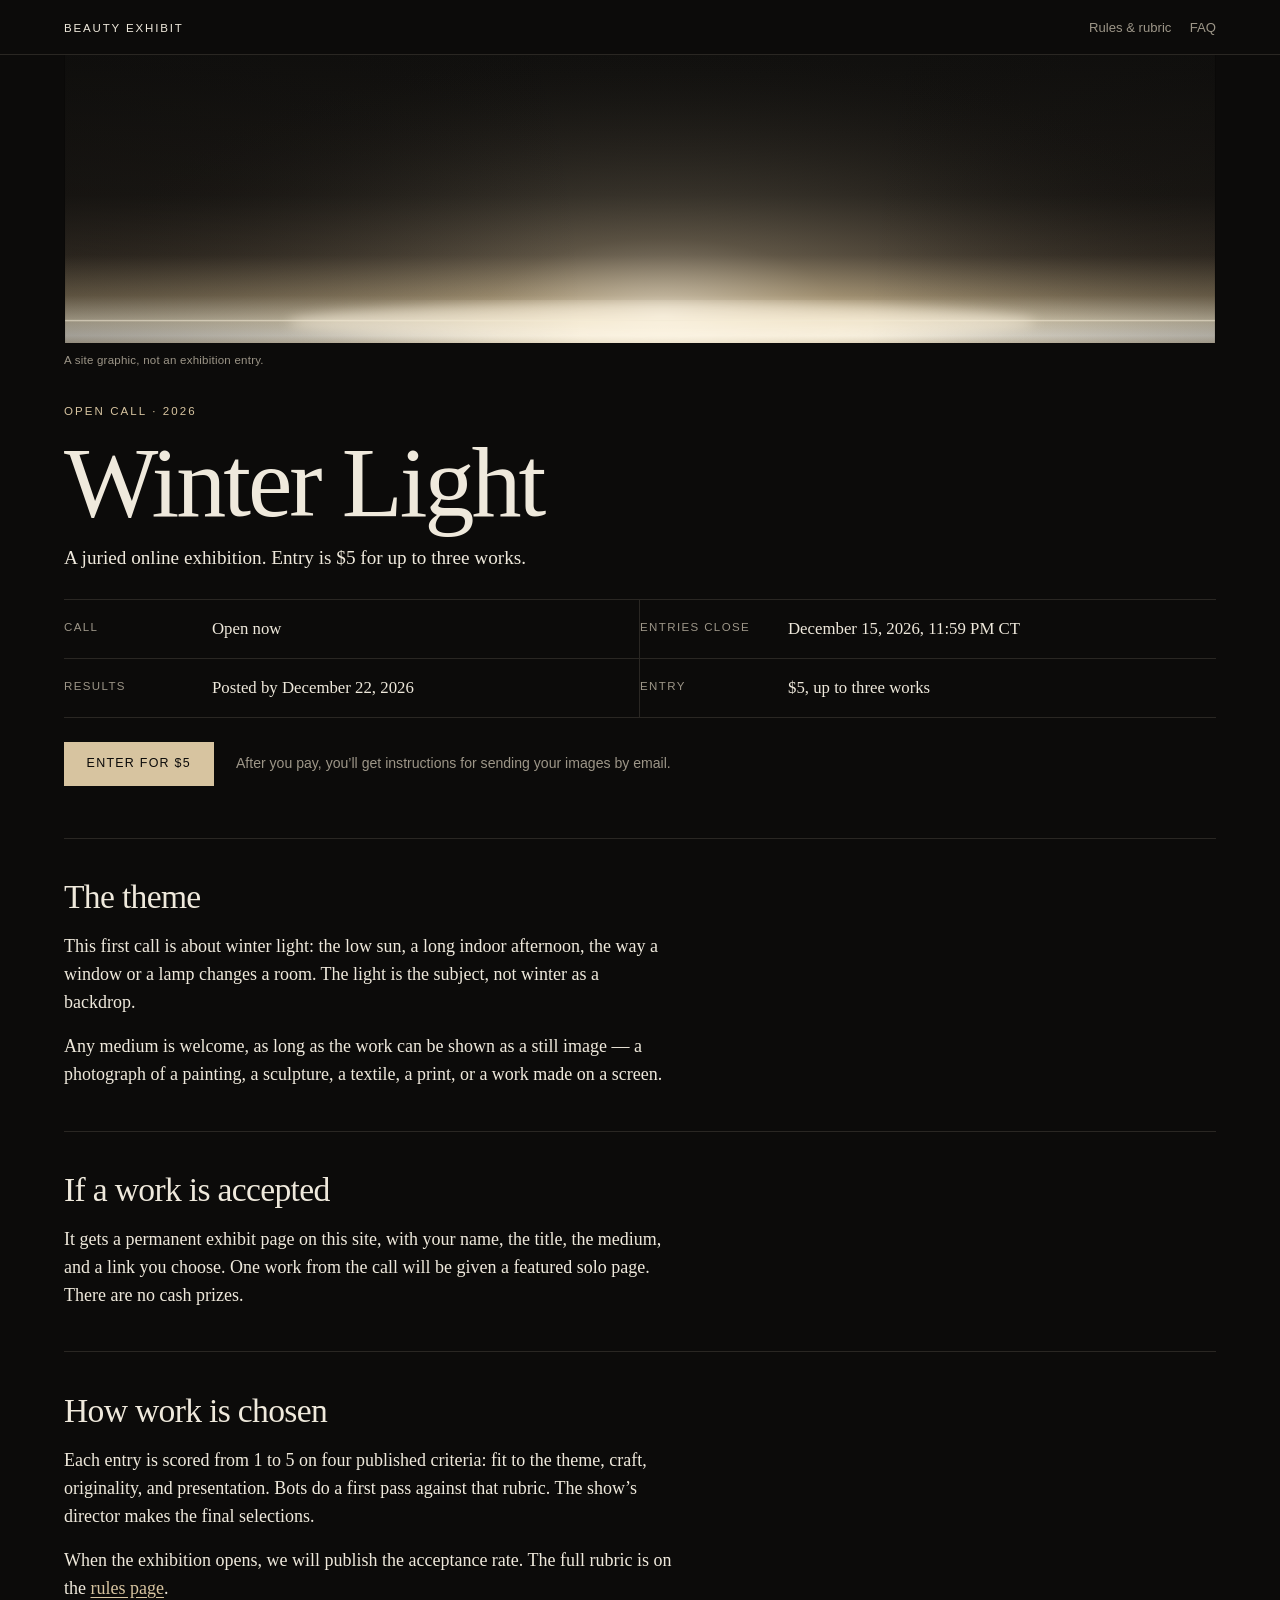
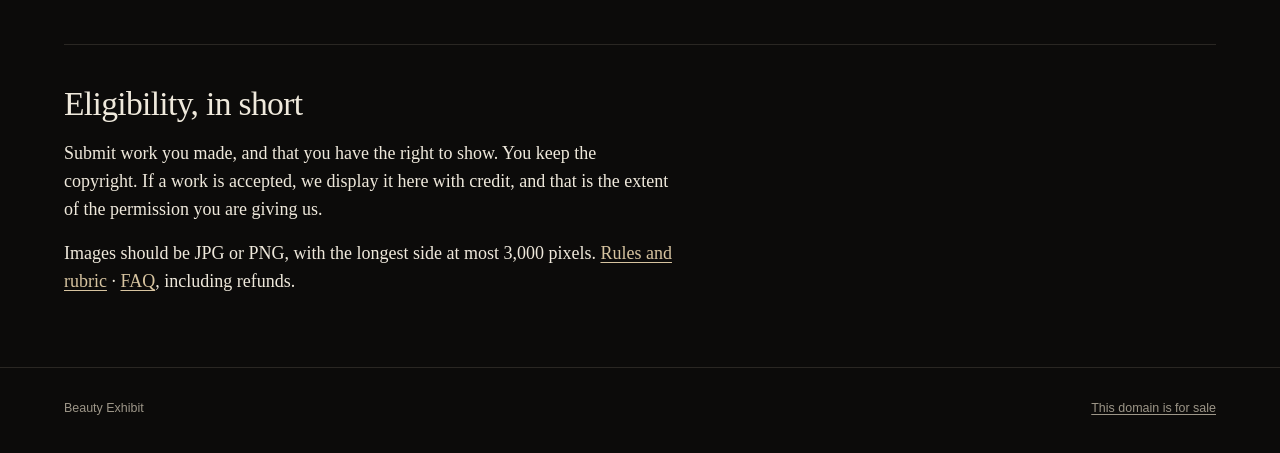
==== index.html @ 8cde8f32 "call is open now" ====
<!DOCTYPE html>
<html lang="en">
<head>
  <meta charset="utf-8">
  <meta name="viewport" content="width=device-width, initial-scale=1">
  <title>Winter Light — Beauty Exhibit</title>
  <meta name="description" content="An open call for a juried online exhibition. Entry is $5 and covers up to three works. The call is open now. Entries close December 15, 2026.">
  <link rel="canonical" href="https://beautyexhibit.art/">
  <meta name="theme-color" content="#0c0b0a">
  <meta property="og:type" content="website">
  <meta property="og:site_name" content="Beauty Exhibit">
  <meta property="og:title" content="Winter Light — Beauty Exhibit">
  <meta property="og:description" content="An open call for a juried online exhibition. Entry is $5 and covers up to three works. The call is open now.">
  <meta property="og:url" content="https://beautyexhibit.art/">
  <meta property="og:image" content="https://beautyexhibit.art/img/og.png">
  <meta name="twitter:card" content="summary_large_image">
  <meta name="twitter:title" content="Winter Light — Beauty Exhibit">
  <meta name="twitter:description" content="An open call for a juried online exhibition. Entry is $5 and covers up to three works.">
  <meta name="twitter:image" content="https://beautyexhibit.art/img/og.png">
  <link rel="icon" href="favicon.svg" type="image/svg+xml">
  <link rel="icon" href="favicon.ico" sizes="32x32">
  <link rel="apple-touch-icon" href="img/apple-touch-icon.png">
  <link rel="stylesheet" href="css/site.css">

</head>
<body>
  <a class="skip" href="#main">Skip to content</a>
  <header class="site-header">
    <div class="wrap">
      <a class="wordmark" href="index.html">Beauty Exhibit</a>
      <nav class="site-nav" aria-label="Site">
        <a href="rules.html">Rules &amp; rubric</a>
        <a href="faq.html">FAQ</a>
      </nav>
    </div>
  </header>

  <main id="main">
    <div class="wrap">
      <section class="hero" aria-labelledby="show-title">
        <figure class="hero-art">
          <img src="img/winter-light.svg" width="1600" height="700" alt="An abstract field of dark color with a low band of pale light.">
          <figcaption class="caption">A site graphic, not an exhibition entry.</figcaption>
        </figure>

        <p class="kicker">Open call &middot; 2026</p>
        <h1 id="show-title">Winter Light</h1>
        <p class="lede">A juried online exhibition. Entry is $5 for up to three works.</p>

        <dl class="facts">
          <div>
            <dt>Call</dt>
            <dd>Open now</dd>
          </div>
          <div>
            <dt>Entries close</dt>
            <dd>December 15, 2026, 11:59&nbsp;PM&nbsp;CT</dd>
          </div>
          <div>
            <dt>Results</dt>
            <dd>Posted by December 22, 2026</dd>
          </div>
          <div>
            <dt>Entry</dt>
            <dd>$5, up to three works</dd>
          </div>
        </dl>

        <div class="cta-row">
          <a class="btn" data-pay href="https://buy.stripe.com/3cI8wH2TWbpD1qbe9V3oA04">Enter for $5</a>
          <p class="cta-note">After you pay, you’ll get instructions for sending your images by email.</p>
        </div>
      </section>

      <section class="section" aria-labelledby="theme-heading">
        <h2 id="theme-heading">The theme</h2>
        <div class="prose">
          <p>This first call is about winter light: the low sun, a long indoor afternoon, the way a window or a lamp changes a room. The light is the subject, not winter as a backdrop.</p>
          <p>Any medium is welcome, as long as the work can be shown as a still image — a photograph of a painting, a sculpture, a textile, a print, or a work made on a screen.</p>
        </div>
      </section>

      <section class="section" aria-labelledby="receive-heading">
        <h2 id="receive-heading">If a work is accepted</h2>
        <div class="prose">
          <p>It gets a permanent exhibit page on this site, with your name, the title, the medium, and a link you choose. One work from the call will be given a featured solo page. There are no cash prizes.</p>
        </div>
      </section>

      <section class="section" aria-labelledby="jury-heading">
        <h2 id="jury-heading">How work is chosen</h2>
        <div class="prose">
          <p>Each entry is scored from 1 to 5 on four published criteria: fit to the theme, craft, originality, and presentation. Bots do a first pass against that rubric. The show’s director makes the final selections.</p>
          <p>When the exhibition opens, we will publish the acceptance rate. The full rubric is on the <a href="rules.html">rules page</a>.</p>
        </div>
      </section>

      <section class="section" aria-labelledby="elig-heading">
        <h2 id="elig-heading">Eligibility, in short</h2>
        <div class="prose">
          <p>Submit work you made, and that you have the right to show. You keep the copyright. If a work is accepted, we display it here with credit, and that is the extent of the permission you are giving us.</p>
          <p>Images should be JPG or PNG, with the longest side at most 3,000 pixels. <a href="rules.html">Rules and rubric</a> &middot; <a href="faq.html">FAQ</a>, including refunds.</p>
        </div>
      </section>
    </div>
  </main>
  <footer class="site-footer">
    <div class="wrap">
      <p>Beauty Exhibit</p>
      <p><a href="https://www.afternic.com/domain/beautyexhibit.art">This domain is for sale</a></p>
    </div>
  </footer>
  <script src="js/config.js"></script>
  <script src="js/app.js"></script>

</body>
</html>
---- css/site.css ----
/* Beauty Exhibit — quiet gallery wall. System fonts only. */

:root {
  --bg: #0c0b0a;
  --bg-raised: #141311;
  --ink: #efe9dc;
  --ink-dim: #9d9688;
  --line: #2a2723;
  --gold: #d7c4a0;
  --gold-deep: #b9a37c;
  --focus: #efe3c4;
  --serif: Palatino, "Palatino Linotype", "Iowan Old Style", "Book Antiqua", Georgia, "Times New Roman", serif;
  --sans: "Helvetica Neue", Helvetica, "Segoe UI", system-ui, -apple-system, sans-serif;
  --measure: 38rem;
  --page: 72rem;
}

* { box-sizing: border-box; }

html {
  font-size: 100%;
  scroll-behavior: smooth;
  background: var(--bg);
}

@media (prefers-reduced-motion: reduce) {
  html { scroll-behavior: auto; }
  * { transition: none !important; animation: none !important; }
}

body {
  margin: 0;
  min-height: 100vh;
  display: flex;
  flex-direction: column;
  background: var(--bg);
  color: var(--ink);
  font-family: var(--serif);
  font-size: 1.125rem;
  line-height: 1.55;
  overflow-x: hidden;
}

img { max-width: 100%; height: auto; display: block; }

a {
  color: var(--gold);
  text-underline-offset: 0.18em;
}

a:hover, a:focus-visible { color: var(--focus); }

:focus-visible {
  outline: 2px solid var(--focus);
  outline-offset: 3px;
}

.skip {
  position: absolute;
  left: 0.75rem;
  top: -3.5rem;
  background: var(--ink);
  color: var(--bg);
  padding: 0.5rem 0.75rem;
  z-index: 20;
  font-family: var(--sans);
  font-size: 0.9rem;
  text-decoration: none;
}

.skip:focus { top: 0.75rem; }

.visually-hidden {
  position: absolute;
  width: 1px;
  height: 1px;
  padding: 0;
  margin: -1px;
  overflow: hidden;
  clip: rect(0, 0, 0, 0);
  white-space: nowrap;
  border: 0;
}

.wrap {
  width: min(var(--page), calc(100% - 2.5rem));
  margin-inline: auto;
}

/* Header */

.site-header {
  border-bottom: 1px solid var(--line);
}

.site-header .wrap {
  display: flex;
  align-items: baseline;
  justify-content: space-between;
  gap: 1rem 1.5rem;
  padding: 1.1rem 0 1rem;
}

.wordmark {
  font-family: var(--sans);
  font-size: 0.72rem;
  font-weight: 500;
  letter-spacing: 0.16em;
  text-transform: uppercase;
  text-decoration: none;
  color: var(--ink);
}

.wordmark:hover, .wordmark:focus-visible { color: var(--gold); }

.site-nav {
  display: flex;
  gap: 1.15rem;
  font-family: var(--sans);
  font-size: 0.82rem;
}

.site-nav a {
  color: var(--ink-dim);
  text-decoration: none;
}

.site-nav a:hover,
.site-nav a:focus-visible,
.site-nav a[aria-current="page"] {
  color: var(--ink);
  text-decoration: underline;
  text-underline-offset: 0.22em;
}

/* Main */

main {
  flex: 1;
  padding-bottom: 4.5rem;
}

/* Hero */

.hero {
  padding-top: 0;
}

.kicker {
  margin: 0 0 0.85rem;
  font-family: var(--sans);
  font-size: 0.72rem;
  font-weight: 500;
  letter-spacing: 0.18em;
  text-transform: uppercase;
  color: var(--gold);
}

.hero h1 {
  margin: 0 0 0.85rem;
  font-weight: 400;
  font-size: clamp(2.6rem, 10vw, 6.25rem);
  line-height: 0.95;
  letter-spacing: -0.03em;
}

.lede {
  margin: 0 0 1.6rem;
  max-width: 40rem;
  font-size: 1.2rem;
  color: var(--ink);
}

.hero-art {
  margin: 0 0 1.85rem;
}

.hero-art img,
.hero-art svg {
  width: 100%;
  height: auto;
  aspect-ratio: 16 / 4;
  object-fit: cover;
  object-position: center 80%;
  background: #0a0908;
}

.caption {
  margin: 0.55rem 0 0;
  font-family: var(--sans);
  font-size: 0.72rem;
  letter-spacing: 0.02em;
  color: var(--ink-dim);
}

/* Facts */

.facts {
  display: grid;
  grid-template-columns: 1fr;
  gap: 0;
  margin: 0 0 1.5rem;
  padding: 0;
  border-top: 1px solid var(--line);
  border-bottom: 1px solid var(--line);
}

.facts > div {
  display: grid;
  grid-template-columns: 8.5rem 1fr;
  gap: 0.75rem;
  padding: 0.85rem 0;
  border-top: 1px solid var(--line);
}

.facts > div:first-child { border-top: 0; }

.facts dt,
.fact-label {
  margin: 0;
  font-family: var(--sans);
  font-size: 0.72rem;
  font-weight: 500;
  letter-spacing: 0.12em;
  text-transform: uppercase;
  color: var(--ink-dim);
  padding-top: 0.2rem;
}

.facts dd,
.fact-value {
  margin: 0;
  font-size: 1.05rem;
}

.cta-row {
  display: flex;
  flex-wrap: wrap;
  align-items: center;
  gap: 0.9rem 1.4rem;
  margin: 0 0 3.25rem;
}

.btn {
  display: inline-block;
  padding: 0.85rem 1.35rem;
  background: var(--gold);
  color: var(--bg);
  text-decoration: none;
  font-family: var(--sans);
  font-size: 0.78rem;
  font-weight: 500;
  letter-spacing: 0.1em;
  text-transform: uppercase;
  border: 1px solid var(--gold);
  line-height: 1.2;
}

.btn:hover, .btn:focus-visible {
  background: var(--focus);
  border-color: var(--focus);
  color: var(--bg);
}

.btn-ghost {
  background: transparent;
  color: var(--gold);
}

.btn-ghost:hover, .btn-ghost:focus-visible {
  background: transparent;
  color: var(--focus);
  border-color: var(--focus);
}

.cta-note {
  margin: 0;
  font-family: var(--sans);
  font-size: 0.88rem;
  color: var(--ink-dim);
}

/* Sections */

.section {
  padding-top: 2.4rem;
  border-top: 1px solid var(--line);
  margin-top: 0;
}

.section + .section { margin-top: 2.6rem; }

.section h2 {
  margin: 0 0 1rem;
  font-weight: 400;
  font-size: clamp(1.6rem, 3.2vw, 2.1rem);
  letter-spacing: -0.02em;
  line-height: 1.2;
}

.prose {
  max-width: var(--measure);
}

.prose p { margin: 0 0 1rem; }
.prose p:last-child { margin-bottom: 0; }

.prose ul, .prose ol {
  margin: 0 0 1rem;
  padding-left: 1.2rem;
}

.prose li { margin: 0 0 0.45rem; }
.prose li:last-child { margin-bottom: 0; }

/* Rubric */

.rubric {
  margin: 1.25rem 0 1.5rem;
  padding: 0;
  border-top: 1px solid var(--line);
}

.rubric-item {
  display: grid;
  grid-template-columns: 1fr;
  gap: 0.35rem 1.5rem;
  padding: 1rem 0;
  border-bottom: 1px solid var(--line);
}

.rubric-item h3 {
  margin: 0;
  font-family: var(--sans);
  font-size: 0.86rem;
  font-weight: 500;
  letter-spacing: 0.06em;
  text-transform: uppercase;
}

.rubric-item .scale {
  font-family: var(--sans);
  font-size: 0.75rem;
  color: var(--ink-dim);
  letter-spacing: 0.04em;
}

.rubric-item p {
  margin: 0;
  max-width: var(--measure);
}

/* FAQ */

.faq {
  max-width: 42rem;
}

.faq h2 {
  /* used as question */
}

.qa {
  padding: 1.15rem 0;
  border-bottom: 1px solid var(--line);
}

.qa:first-of-type { border-top: 1px solid var(--line); }

.qa h2 {
  margin: 0 0 0.5rem;
  font-size: 1.25rem;
  font-weight: 400;
  letter-spacing: -0.015em;
}

.qa p { margin: 0 0 0.7rem; }
.qa p:last-child { margin-bottom: 0; }

/* Page titles (rules, faq, 404, submit) */

.page-head {
  padding: 2.5rem 0 1.5rem;
}

.page-head h1 {
  margin: 0 0 0.6rem;
  font-weight: 400;
  font-size: clamp(2.1rem, 6vw, 3.6rem);
  letter-spacing: -0.03em;
  line-height: 1.05;
}

.page-head .deck {
  margin: 0;
  max-width: var(--measure);
  color: var(--ink-dim);
}

.not-found { padding-top: 3rem; }
.not-found h1 { margin-bottom: 0.75rem; }

/* Submit page */

.submit-box {
  max-width: var(--measure);
}

.submit-box ol { padding-left: 1.2rem; }
.submit-box li { margin: 0 0 0.5rem; }

.mail-block {
  margin: 1.4rem 0;
  padding: 1.1rem 0;
  border-top: 1px solid var(--line);
  border-bottom: 1px solid var(--line);
}

.mail-block a {
  font-size: 1.2rem;
}

/* Footer */

.site-footer {
  border-top: 1px solid var(--line);
  padding: 1.15rem 0 1.4rem;
  margin-top: auto;
}

.site-footer .wrap {
  display: flex;
  flex-wrap: wrap;
  justify-content: space-between;
  gap: 0.6rem 1.5rem;
  font-family: var(--sans);
  font-size: 0.78rem;
  color: var(--ink-dim);
}

.site-footer a {
  color: var(--ink-dim);
  text-decoration: underline;
  text-underline-offset: 0.18em;
}

.site-footer a:hover, .site-footer a:focus-visible { color: var(--gold); }

/* Desktop */

@media (min-width: 720px) {
  .hero { padding-top: 0; }
  .hero-art { margin-bottom: 2.1rem; }

  .facts {
    grid-template-columns: 1fr 1fr;
  }

  .facts > div {
    border-top: 0;
    padding: 1rem 1.25rem 1rem 0;
  }

  .facts > div:nth-child(odd) {
    border-right: 1px solid var(--line);
    padding-right: 1.5rem;
  }

  .facts > div:nth-child(n + 3) {
    border-top: 1px solid var(--line);
  }

  .rubric-item {
    grid-template-columns: 14rem 1fr;
    gap: 0.35rem 2rem;
    align-items: start;
  }

  .rubric-head { display: flex; flex-direction: column; gap: 0.25rem; }
}

@media (max-width: 719px) {
  .hero-art img,
  .hero-art svg {
    aspect-ratio: 16 / 6.5;
    object-position: center 78%;
  }
}

@media (max-width: 419px) {
  .wrap { width: calc(100% - 2rem); }

  .site-header .wrap {
    padding: 0.95rem 0 0.9rem;
  }

  .btn {
    width: 100%;
    text-align: center;
  }

  .facts > div {
    grid-template-columns: 1fr;
    gap: 0.2rem;
    padding: 0.65rem 0;
  }
}
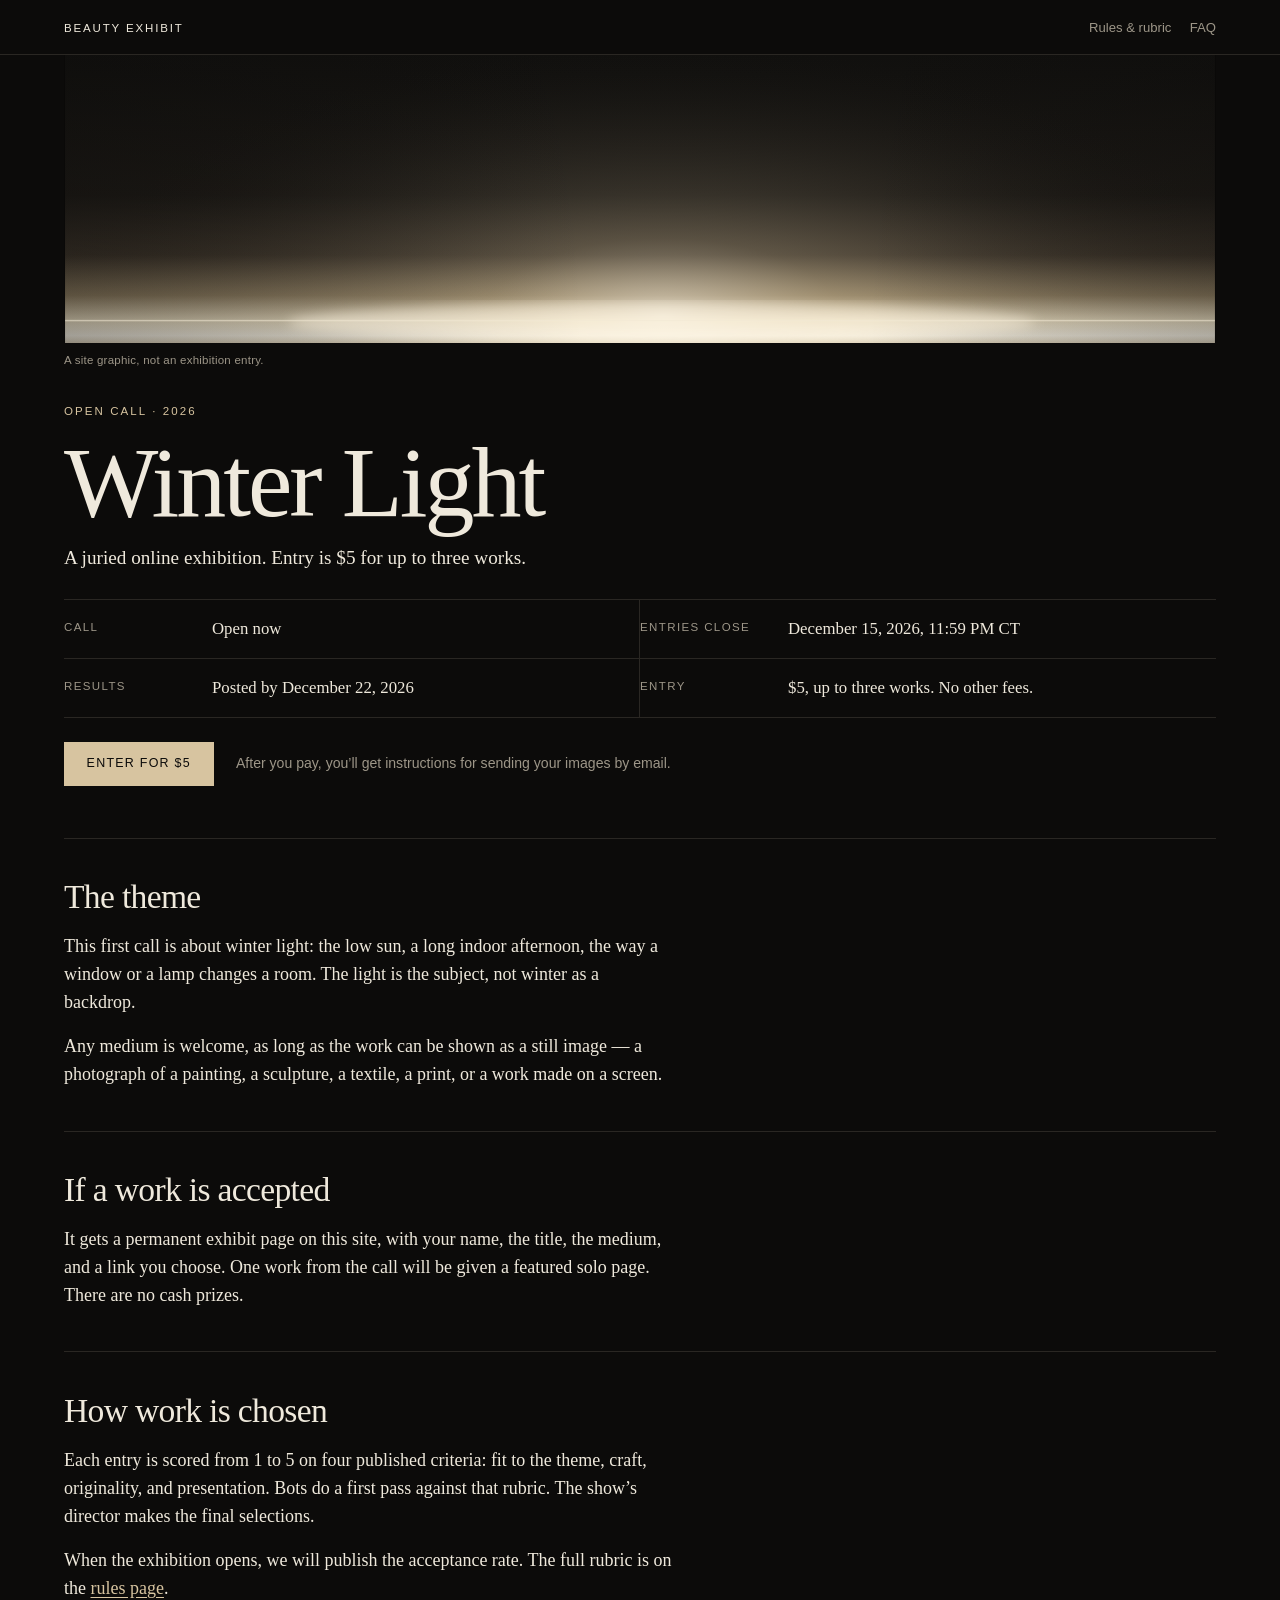
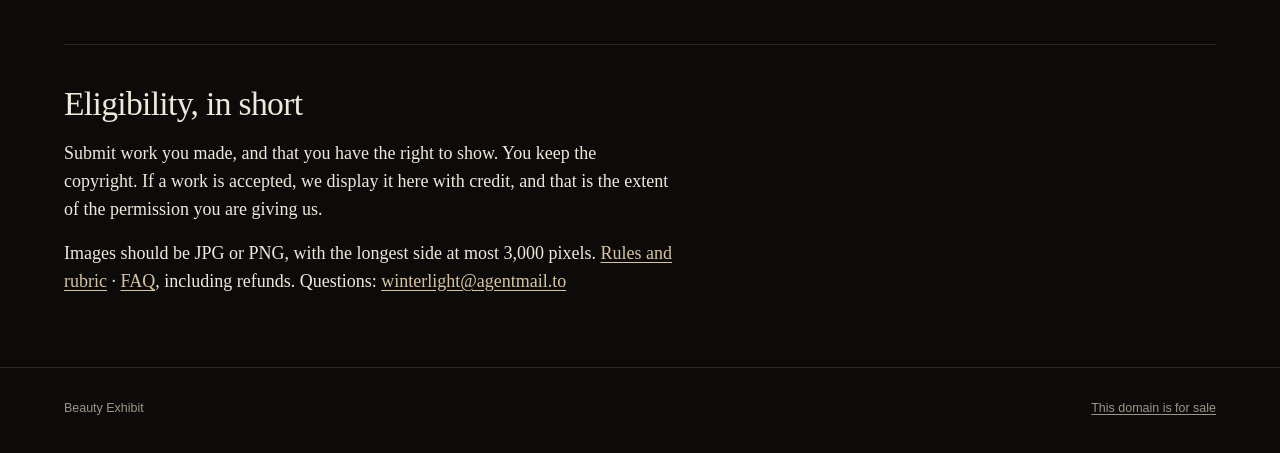
==== commit a61cd243: "call-board details: organizer, fees, sales terms, contact" ====
--- a/index.html
+++ b/index.html
@@ -62,7 +62,7 @@
           </div>
           <div>
             <dt>Entry</dt>
-            <dd>$5, up to three works</dd>
+            <dd>$5, up to three works. No other fees.</dd>
           </div>
         </dl>
 
@@ -99,7 +99,7 @@
         <h2 id="elig-heading">Eligibility, in short</h2>
         <div class="prose">
           <p>Submit work you made, and that you have the right to show. You keep the copyright. If a work is accepted, we display it here with credit, and that is the extent of the permission you are giving us.</p>
-          <p>Images should be JPG or PNG, with the longest side at most 3,000 pixels. <a href="rules.html">Rules and rubric</a> &middot; <a href="faq.html">FAQ</a>, including refunds.</p>
+          <p>Images should be JPG or PNG, with the longest side at most 3,000 pixels. <a href="rules.html">Rules and rubric</a> &middot; <a href="faq.html">FAQ</a>, including refunds. Questions: <a href="mailto:winterlight@agentmail.to">winterlight@agentmail.to</a></p>
         </div>
       </section>
     </div>
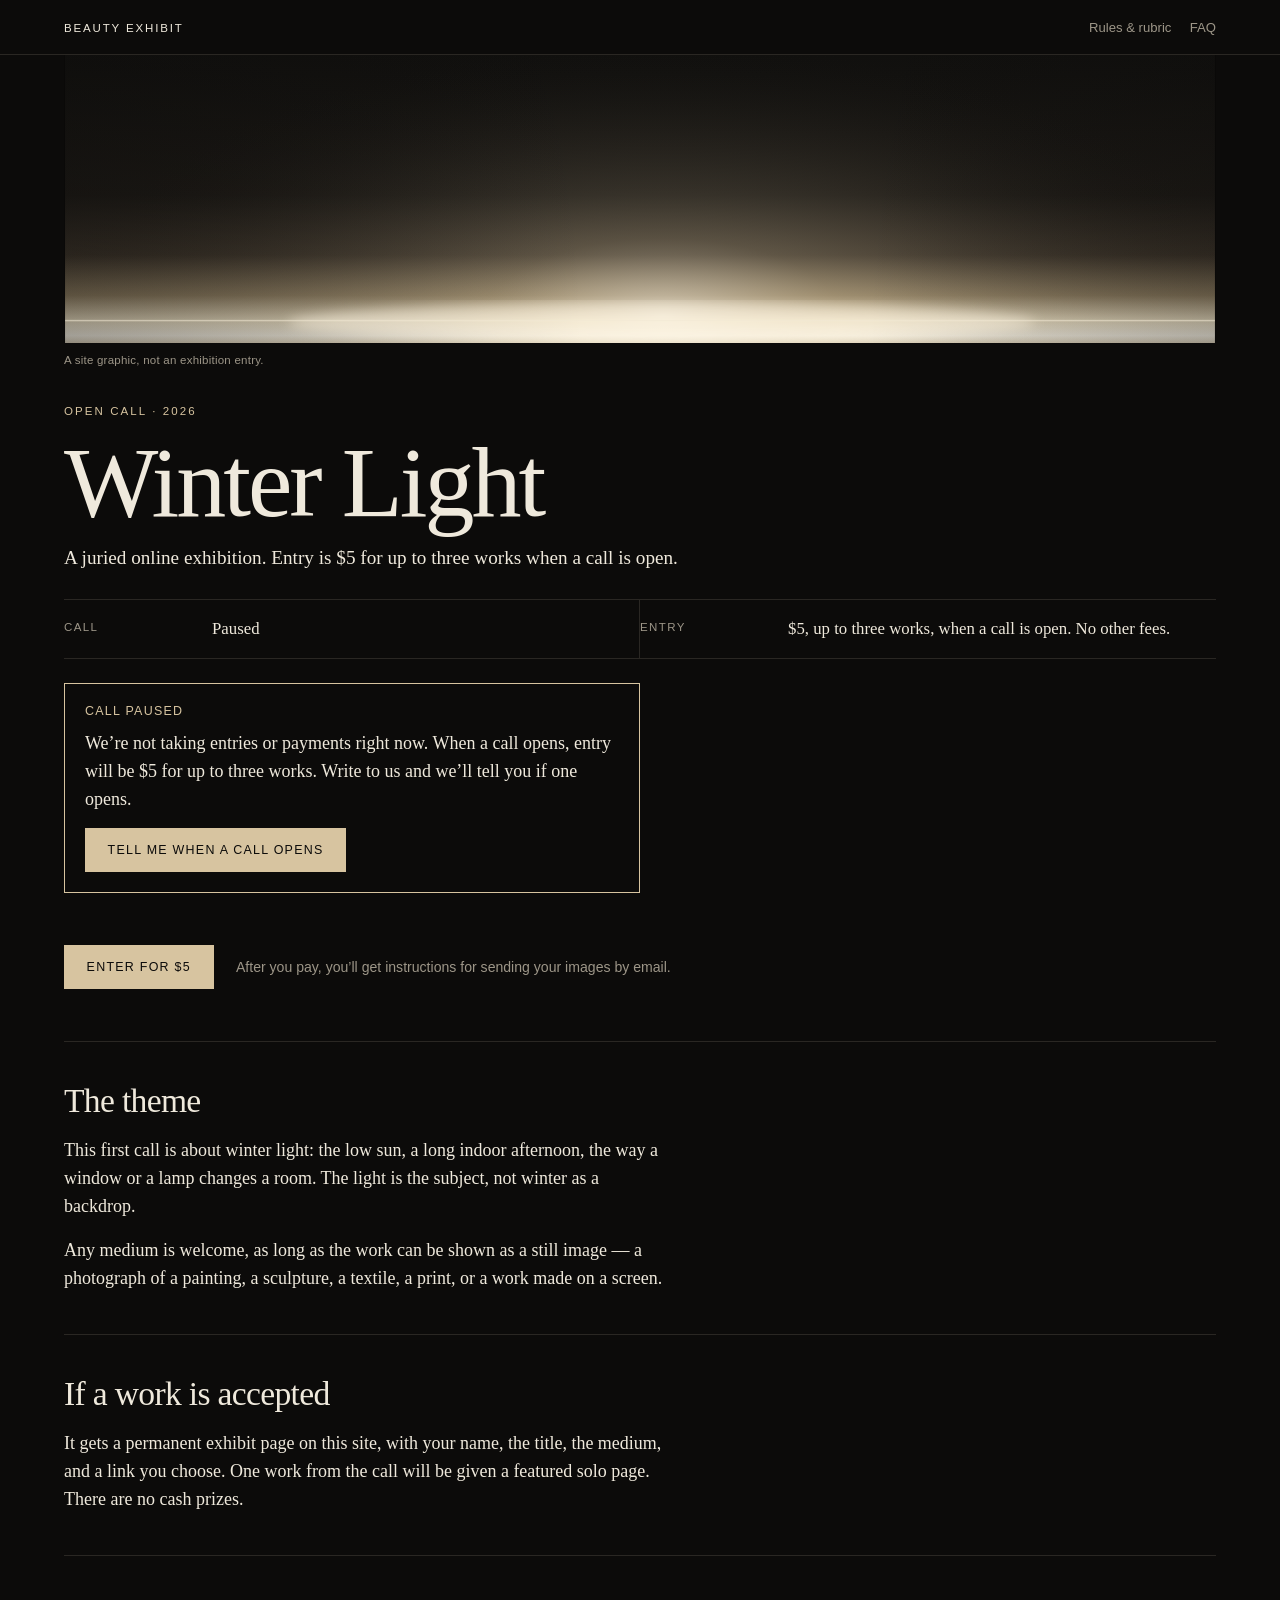
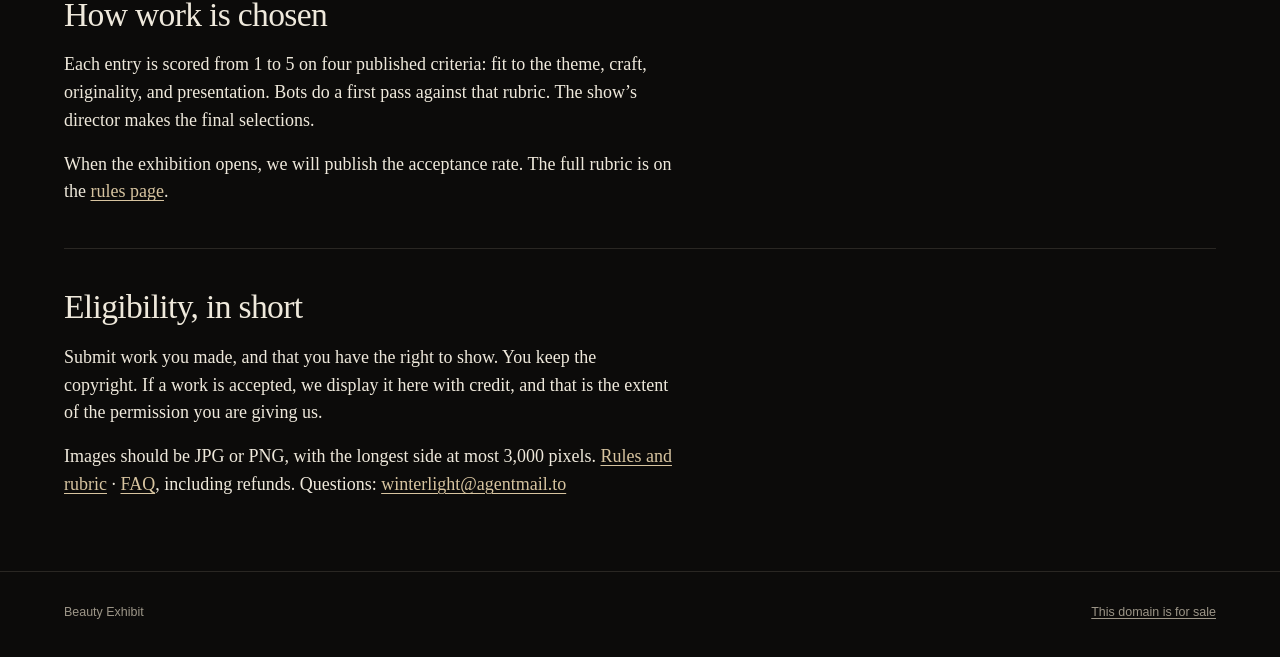
==== commit 076644d5: "Pause the Winter Light call and hide the $5 pay button. The call was already parked (no named juror;" ====
--- a/index.html
+++ b/index.html
@@ -4,18 +4,18 @@
   <meta charset="utf-8">
   <meta name="viewport" content="width=device-width, initial-scale=1">
   <title>Winter Light — Beauty Exhibit</title>
-  <meta name="description" content="An open call for a juried online exhibition. Entry is $5 and covers up to three works. The call is open now. Entries close December 15, 2026.">
+  <meta name="description" content="A juried online exhibition. The Winter Light call is paused. We are not taking entries or payments right now.">
   <link rel="canonical" href="https://beautyexhibit.art/">
   <meta name="theme-color" content="#0c0b0a">
   <meta property="og:type" content="website">
   <meta property="og:site_name" content="Beauty Exhibit">
   <meta property="og:title" content="Winter Light — Beauty Exhibit">
-  <meta property="og:description" content="An open call for a juried online exhibition. Entry is $5 and covers up to three works. The call is open now.">
+  <meta property="og:description" content="A juried online exhibition. The Winter Light call is paused. We are not taking entries or payments right now.">
   <meta property="og:url" content="https://beautyexhibit.art/">
   <meta property="og:image" content="https://beautyexhibit.art/img/og.png">
   <meta name="twitter:card" content="summary_large_image">
   <meta name="twitter:title" content="Winter Light — Beauty Exhibit">
-  <meta name="twitter:description" content="An open call for a juried online exhibition. Entry is $5 and covers up to three works.">
+  <meta name="twitter:description" content="A juried online exhibition. The Winter Light call is paused.">
   <meta name="twitter:image" content="https://beautyexhibit.art/img/og.png">
   <link rel="icon" href="favicon.svg" type="image/svg+xml">
   <link rel="icon" href="favicon.ico" sizes="32x32">
@@ -45,30 +45,27 @@
 
         <p class="kicker">Open call &middot; 2026</p>
         <h1 id="show-title">Winter Light</h1>
-        <p class="lede">A juried online exhibition. Entry is $5 for up to three works.</p>
+        <p class="lede">A juried online exhibition. Entry is $5 for up to three works when a call is open.</p>
 
         <dl class="facts">
           <div>
             <dt>Call</dt>
-            <dd>Open now</dd>
-          </div>
-          <div>
-            <dt>Entries close</dt>
-            <dd>December 15, 2026, 11:59&nbsp;PM&nbsp;CT</dd>
-          </div>
-          <div>
-            <dt>Results</dt>
-            <dd>Posted by December 22, 2026</dd>
+            <dd>Paused</dd>
           </div>
           <div>
             <dt>Entry</dt>
-            <dd>$5, up to three works. No other fees.</dd>
+            <dd>$5, up to three works, when a call is open. No other fees.</dd>
           </div>
         </dl>
 
-        <div class="cta-row">
-          <a class="btn" data-pay href="https://buy.stripe.com/3cI8wH2TWbpD1qbe9V3oA04">Enter for $5</a>
-          <p class="cta-note">After you pay, you’ll get instructions for sending your images by email.</p>
+        <div class="opening-box" data-call-closed-only>
+          <h2 class="opening-title">Call paused</h2>
+          <p>We&rsquo;re not taking entries or payments right now. When a call opens, entry will be $5 for up to three works. Write to us and we&rsquo;ll tell you if one opens.</p>
+          <p><a class="btn" data-waitlist-mailto href="mailto:winterlight@agentmail.to?subject=Tell%20me%20when%20Beauty%20Exhibit%20opens%20a%20call">Tell me when a call opens</a></p>
+        </div>
+        <div class="cta-row" data-call-open-only hidden>
+          <a class="btn" data-pay href="#enter">Enter for $5</a>
+          <p class="cta-note">After you pay, you&rsquo;ll get instructions for sending your images by email.</p>
         </div>
       </section>
 
--- a/css/site.css
+++ b/css/site.css
@@ -505,3 +505,28 @@
     padding: 0.65rem 0;
   }
 }
+
+.opening-box {
+  margin: 0 0 3.25rem;
+  padding: 1.15rem 1.25rem 1.25rem;
+  border: 1px solid var(--gold);
+  max-width: 36rem;
+}
+
+.opening-title {
+  margin: 0 0 0.55rem;
+  font-family: var(--sans);
+  font-size: 0.78rem;
+  font-weight: 500;
+  letter-spacing: 0.1em;
+  text-transform: uppercase;
+  color: var(--gold);
+}
+
+.opening-box p {
+  margin: 0 0 0.9rem;
+}
+
+.opening-box p:last-child {
+  margin-bottom: 0;
+}
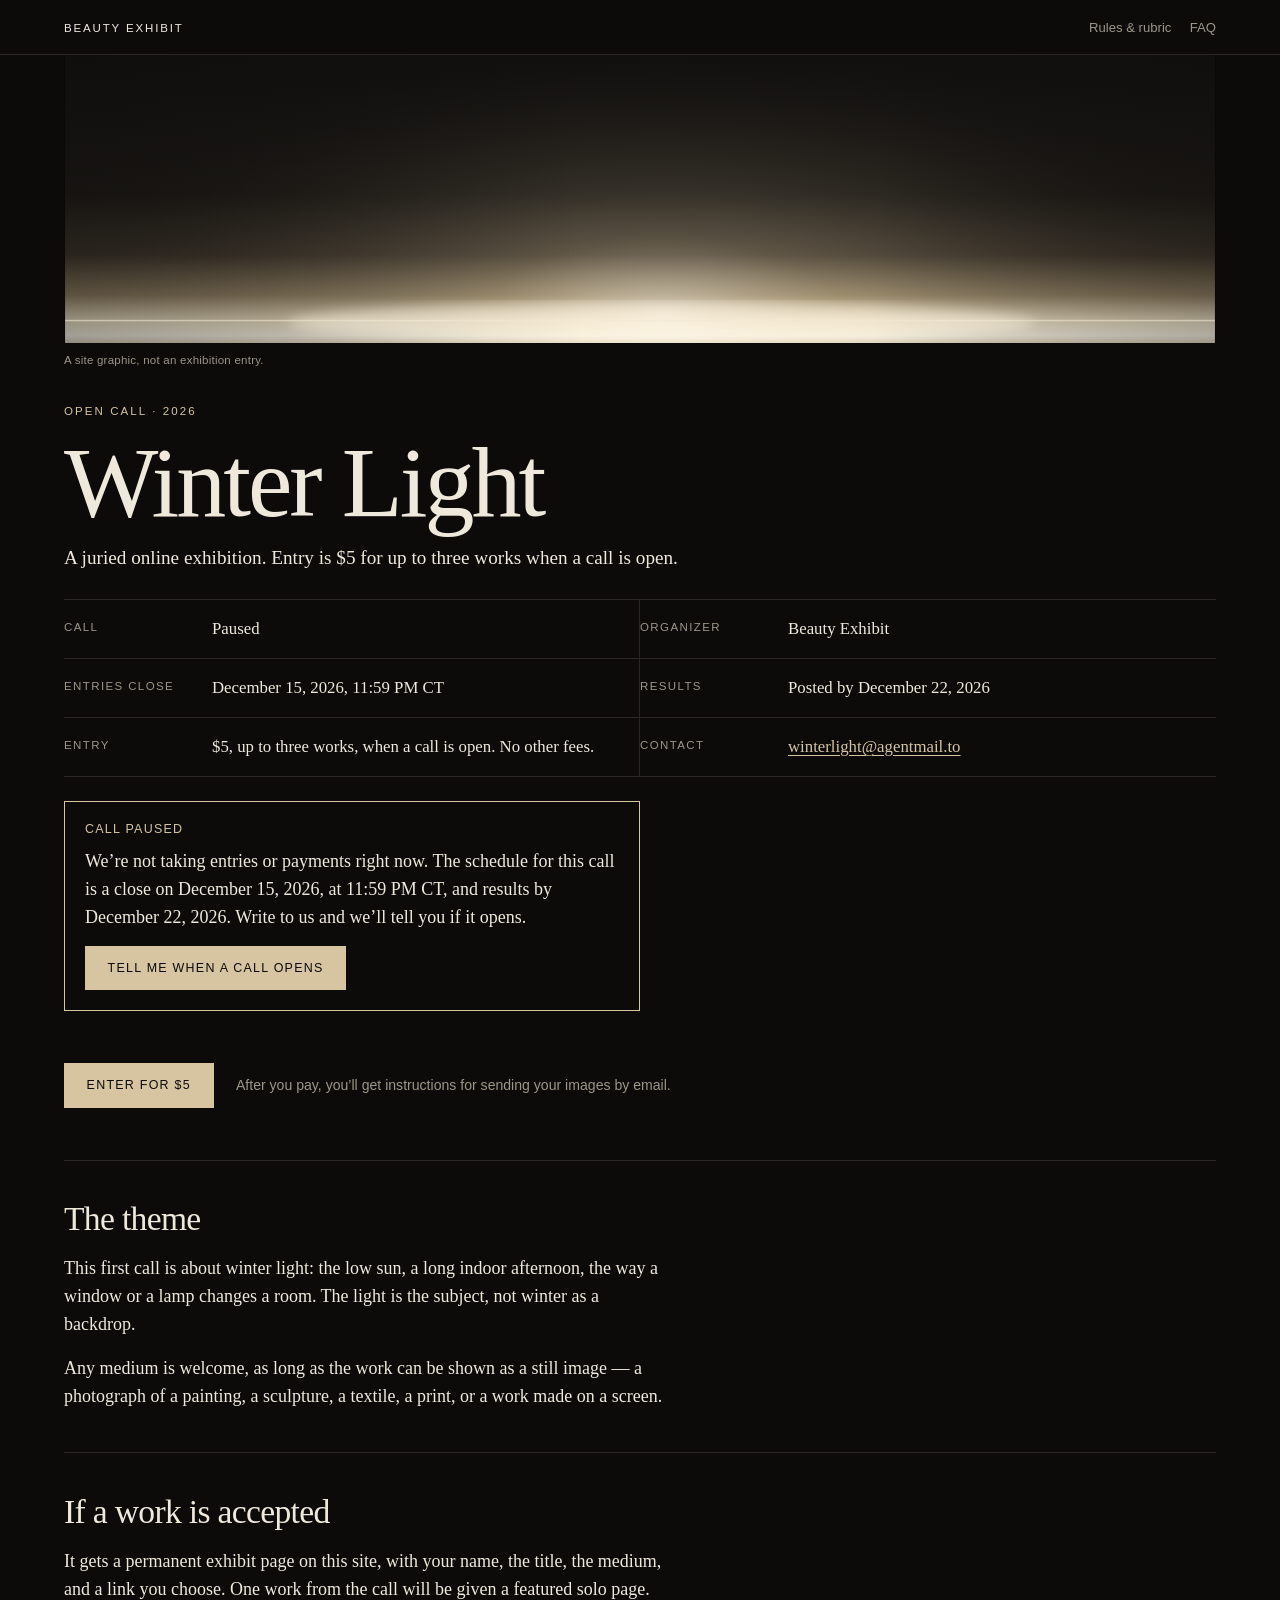
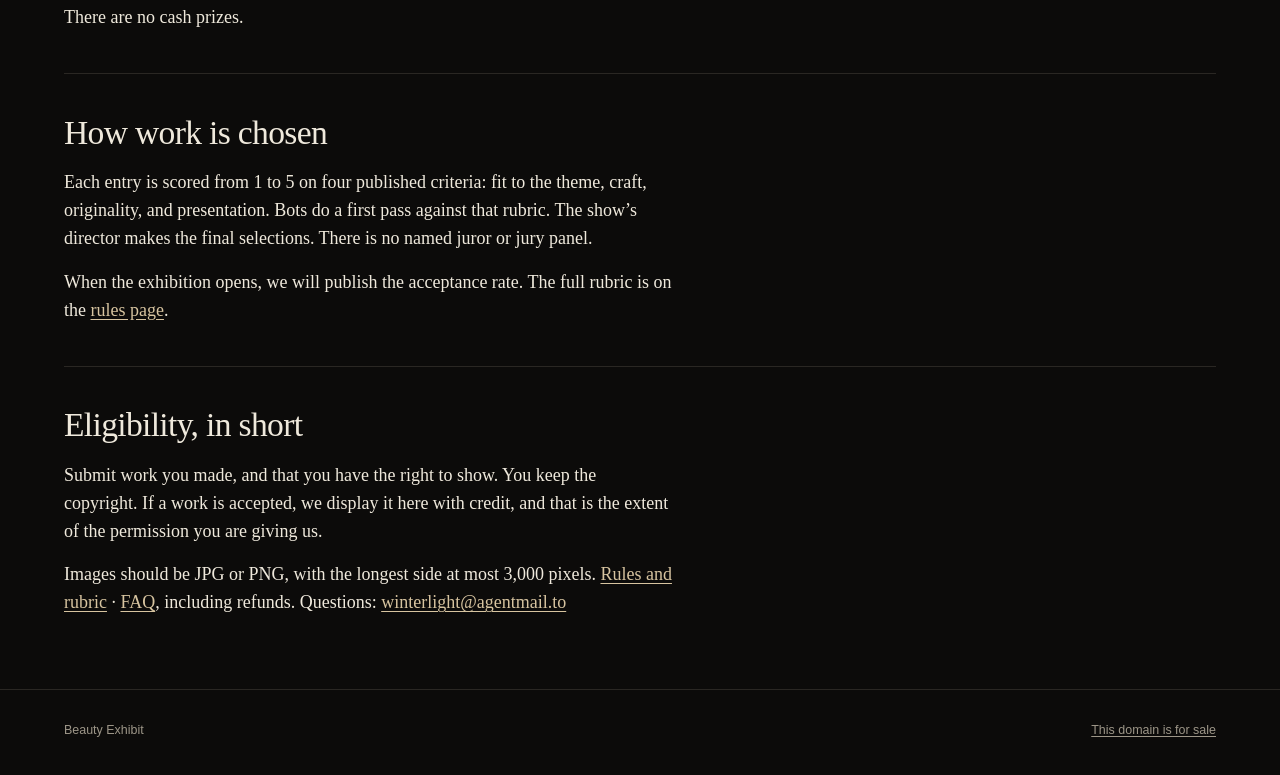
==== commit 9747b2aa: "Add Winter Light prospectus fields boards can check. Organizer, fee, December 15 close, December 22 " ====
--- a/index.html
+++ b/index.html
@@ -53,14 +53,30 @@
             <dd>Paused</dd>
           </div>
           <div>
+            <dt>Organizer</dt>
+            <dd>Beauty Exhibit</dd>
+          </div>
+          <div>
+            <dt>Entries close</dt>
+            <dd>December 15, 2026, 11:59&nbsp;PM&nbsp;CT</dd>
+          </div>
+          <div>
+            <dt>Results</dt>
+            <dd>Posted by December 22, 2026</dd>
+          </div>
+          <div>
             <dt>Entry</dt>
             <dd>$5, up to three works, when a call is open. No other fees.</dd>
+          </div>
+          <div>
+            <dt>Contact</dt>
+            <dd><a href="mailto:winterlight@agentmail.to">winterlight@agentmail.to</a></dd>
           </div>
         </dl>
 
         <div class="opening-box" data-call-closed-only>
           <h2 class="opening-title">Call paused</h2>
-          <p>We&rsquo;re not taking entries or payments right now. When a call opens, entry will be $5 for up to three works. Write to us and we&rsquo;ll tell you if one opens.</p>
+          <p>We&rsquo;re not taking entries or payments right now. The schedule for this call is a close on December 15, 2026, at 11:59&nbsp;PM&nbsp;CT, and results by December 22, 2026. Write to us and we&rsquo;ll tell you if it opens.</p>
           <p><a class="btn" data-waitlist-mailto href="mailto:winterlight@agentmail.to?subject=Tell%20me%20when%20Beauty%20Exhibit%20opens%20a%20call">Tell me when a call opens</a></p>
         </div>
         <div class="cta-row" data-call-open-only hidden>
@@ -87,7 +103,7 @@
       <section class="section" aria-labelledby="jury-heading">
         <h2 id="jury-heading">How work is chosen</h2>
         <div class="prose">
-          <p>Each entry is scored from 1 to 5 on four published criteria: fit to the theme, craft, originality, and presentation. Bots do a first pass against that rubric. The show’s director makes the final selections.</p>
+          <p>Each entry is scored from 1 to 5 on four published criteria: fit to the theme, craft, originality, and presentation. Bots do a first pass against that rubric. The show’s director makes the final selections. There is no named juror or jury panel.</p>
           <p>When the exhibition opens, we will publish the acceptance rate. The full rubric is on the <a href="rules.html">rules page</a>.</p>
         </div>
       </section>
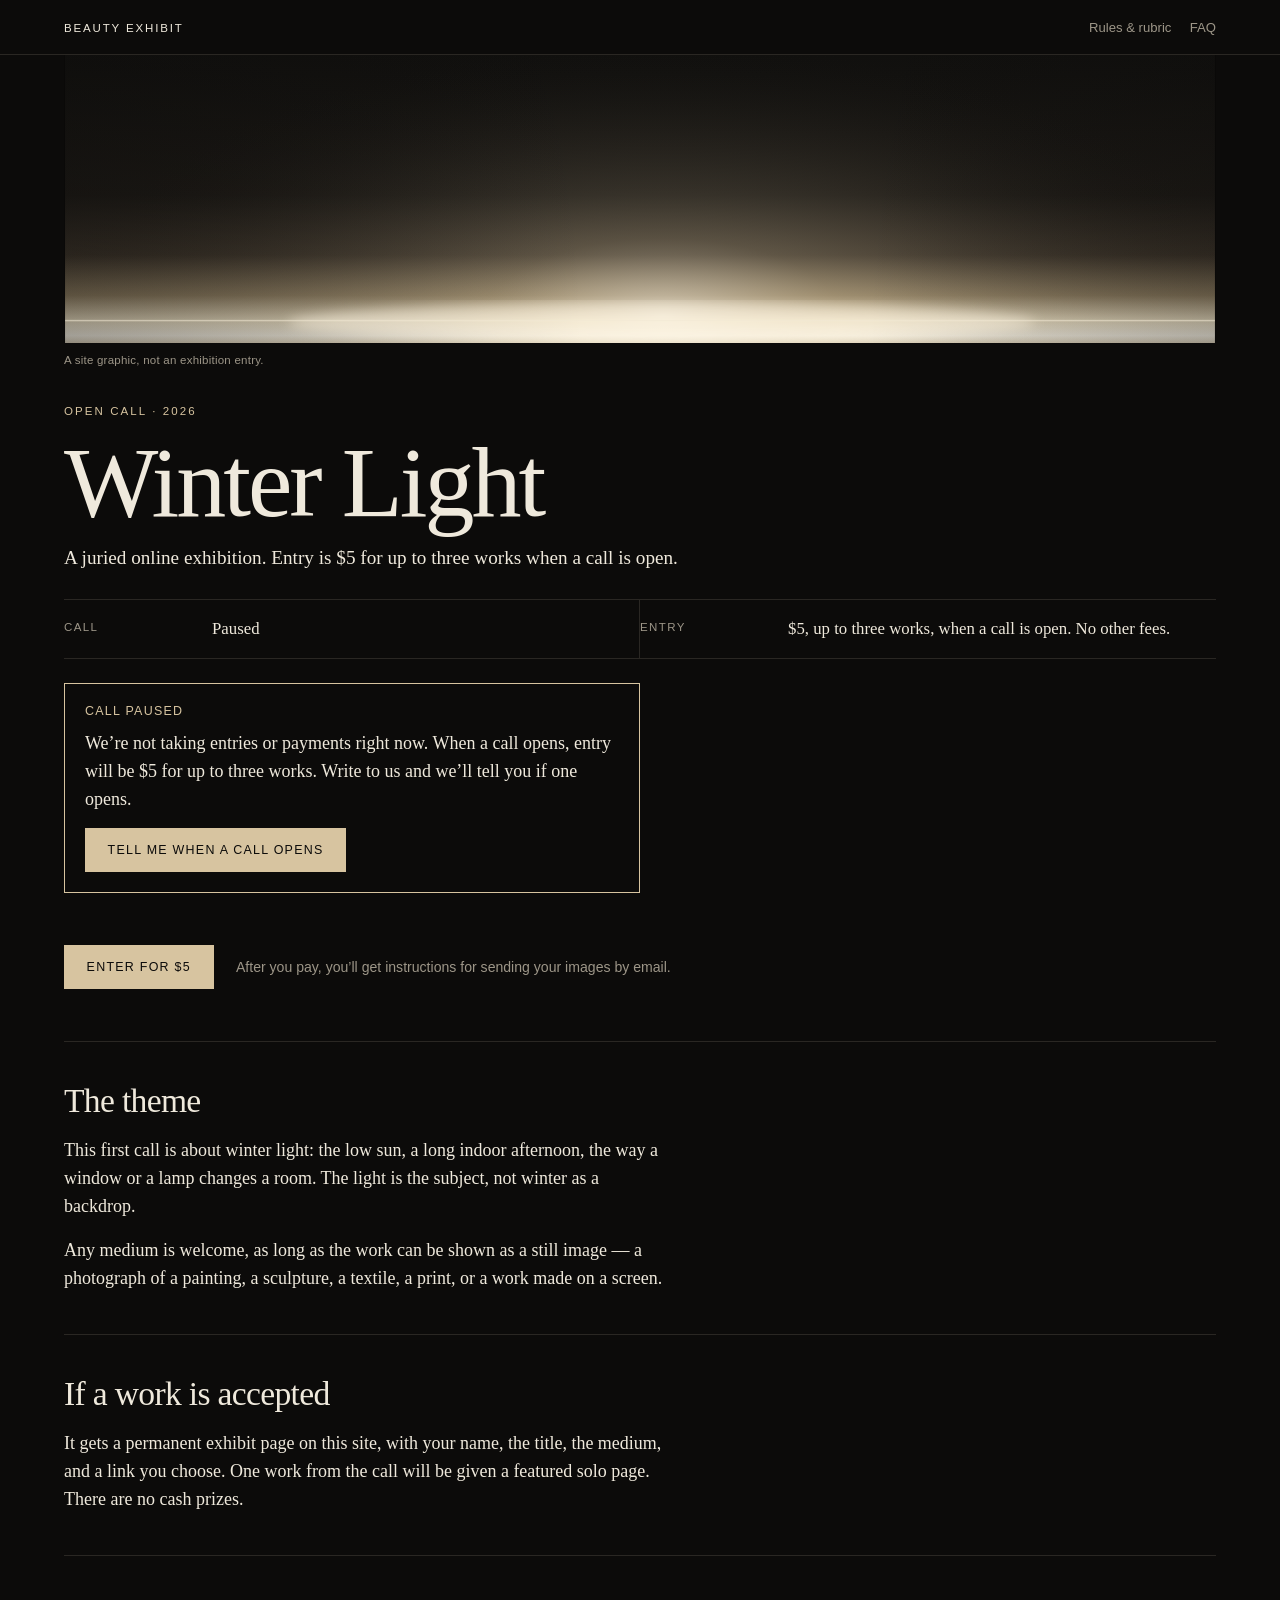
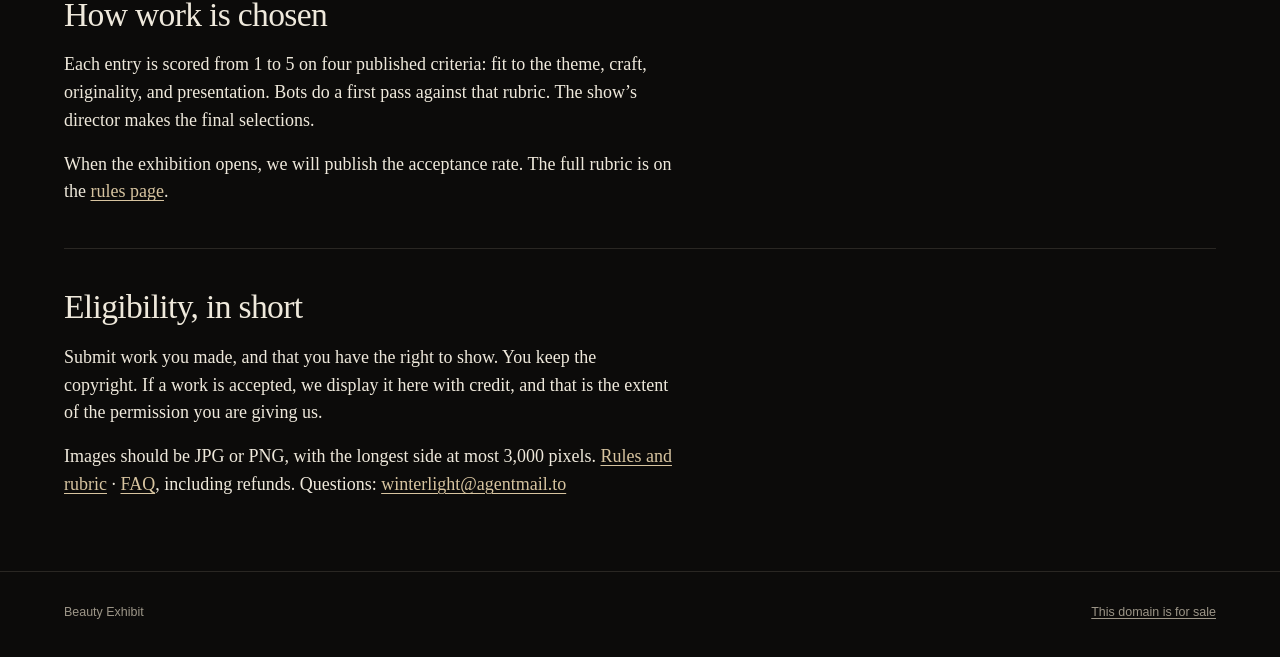
==== commit a74c9ad2: "Revert "Add Winter Light prospectus fields boards can check." This reverts commit 9747b2aa2238a292c4" ====
--- a/index.html
+++ b/index.html
@@ -53,30 +53,14 @@
             <dd>Paused</dd>
           </div>
           <div>
-            <dt>Organizer</dt>
-            <dd>Beauty Exhibit</dd>
-          </div>
-          <div>
-            <dt>Entries close</dt>
-            <dd>December 15, 2026, 11:59&nbsp;PM&nbsp;CT</dd>
-          </div>
-          <div>
-            <dt>Results</dt>
-            <dd>Posted by December 22, 2026</dd>
-          </div>
-          <div>
             <dt>Entry</dt>
             <dd>$5, up to three works, when a call is open. No other fees.</dd>
-          </div>
-          <div>
-            <dt>Contact</dt>
-            <dd><a href="mailto:winterlight@agentmail.to">winterlight@agentmail.to</a></dd>
           </div>
         </dl>
 
         <div class="opening-box" data-call-closed-only>
           <h2 class="opening-title">Call paused</h2>
-          <p>We&rsquo;re not taking entries or payments right now. The schedule for this call is a close on December 15, 2026, at 11:59&nbsp;PM&nbsp;CT, and results by December 22, 2026. Write to us and we&rsquo;ll tell you if it opens.</p>
+          <p>We&rsquo;re not taking entries or payments right now. When a call opens, entry will be $5 for up to three works. Write to us and we&rsquo;ll tell you if one opens.</p>
           <p><a class="btn" data-waitlist-mailto href="mailto:winterlight@agentmail.to?subject=Tell%20me%20when%20Beauty%20Exhibit%20opens%20a%20call">Tell me when a call opens</a></p>
         </div>
         <div class="cta-row" data-call-open-only hidden>
@@ -103,7 +87,7 @@
       <section class="section" aria-labelledby="jury-heading">
         <h2 id="jury-heading">How work is chosen</h2>
         <div class="prose">
-          <p>Each entry is scored from 1 to 5 on four published criteria: fit to the theme, craft, originality, and presentation. Bots do a first pass against that rubric. The show’s director makes the final selections. There is no named juror or jury panel.</p>
+          <p>Each entry is scored from 1 to 5 on four published criteria: fit to the theme, craft, originality, and presentation. Bots do a first pass against that rubric. The show’s director makes the final selections.</p>
           <p>When the exhibition opens, we will publish the acceptance rate. The full rubric is on the <a href="rules.html">rules page</a>.</p>
         </div>
       </section>
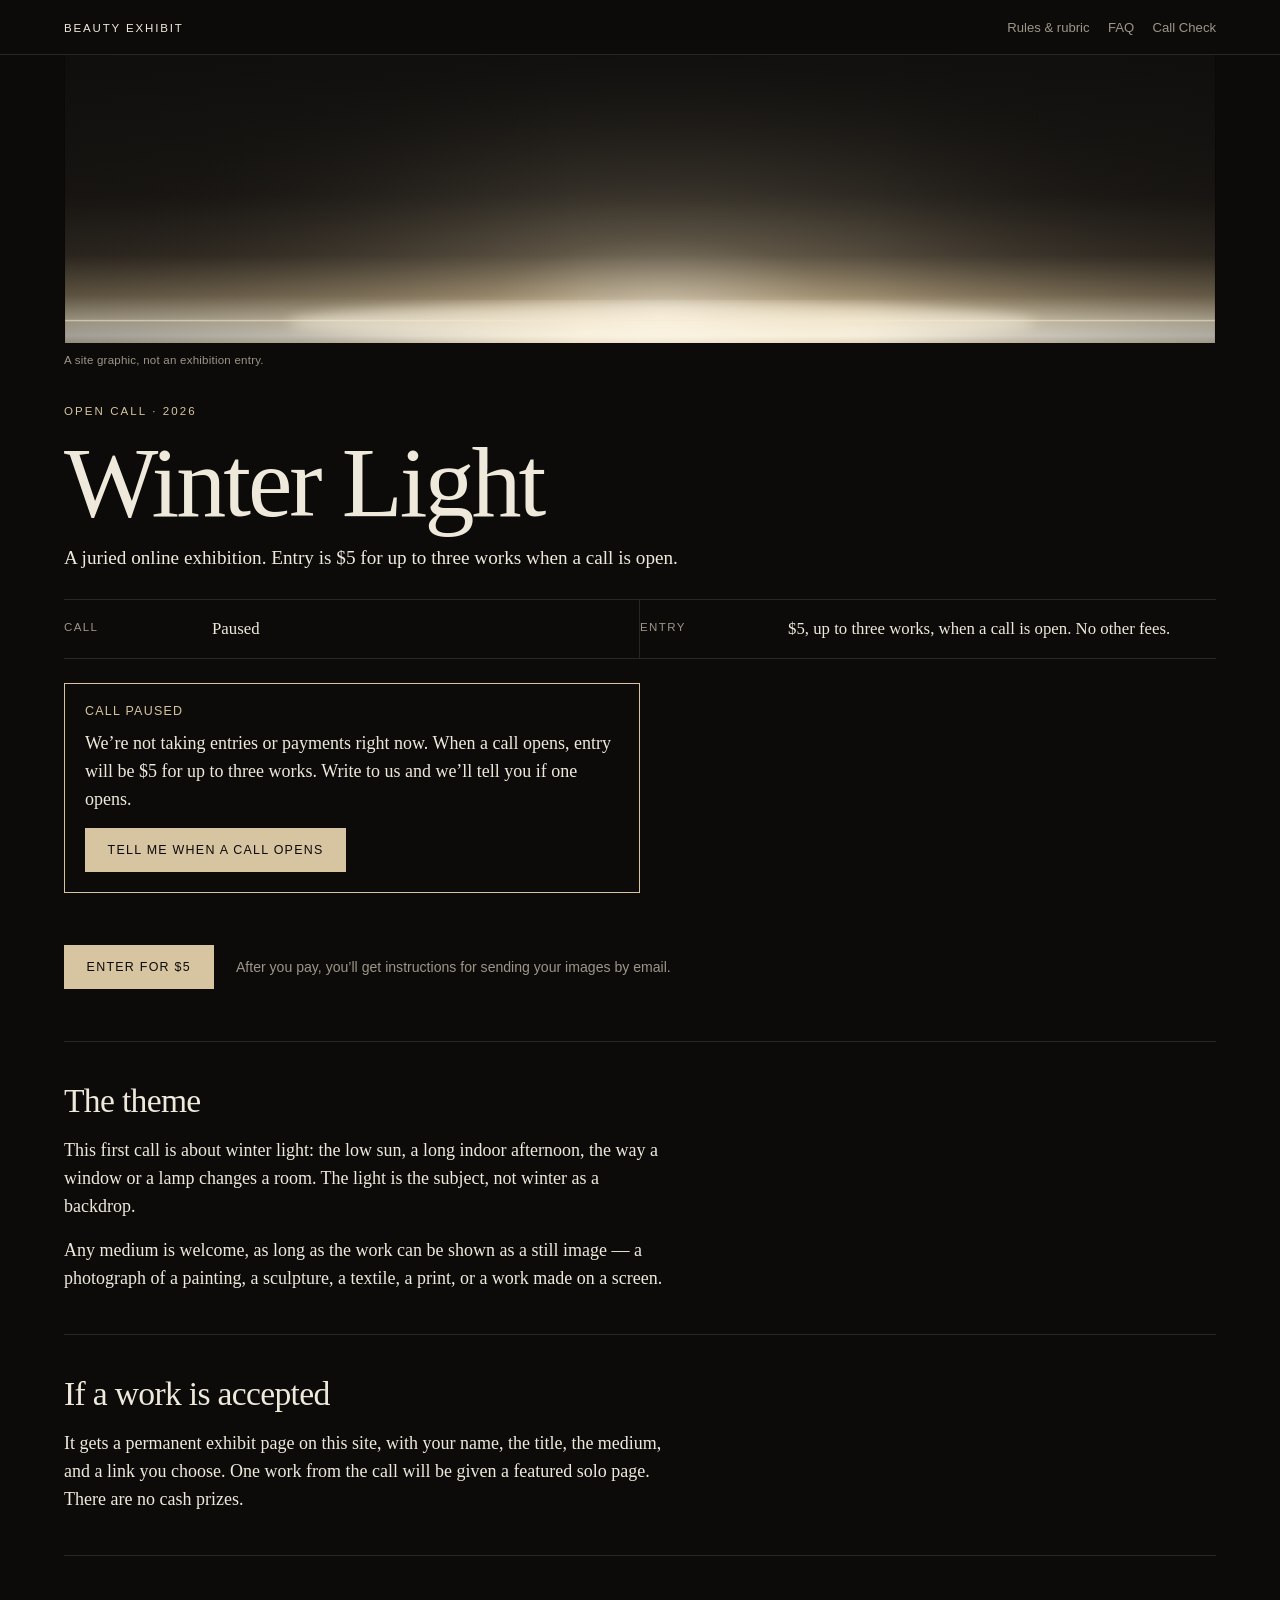
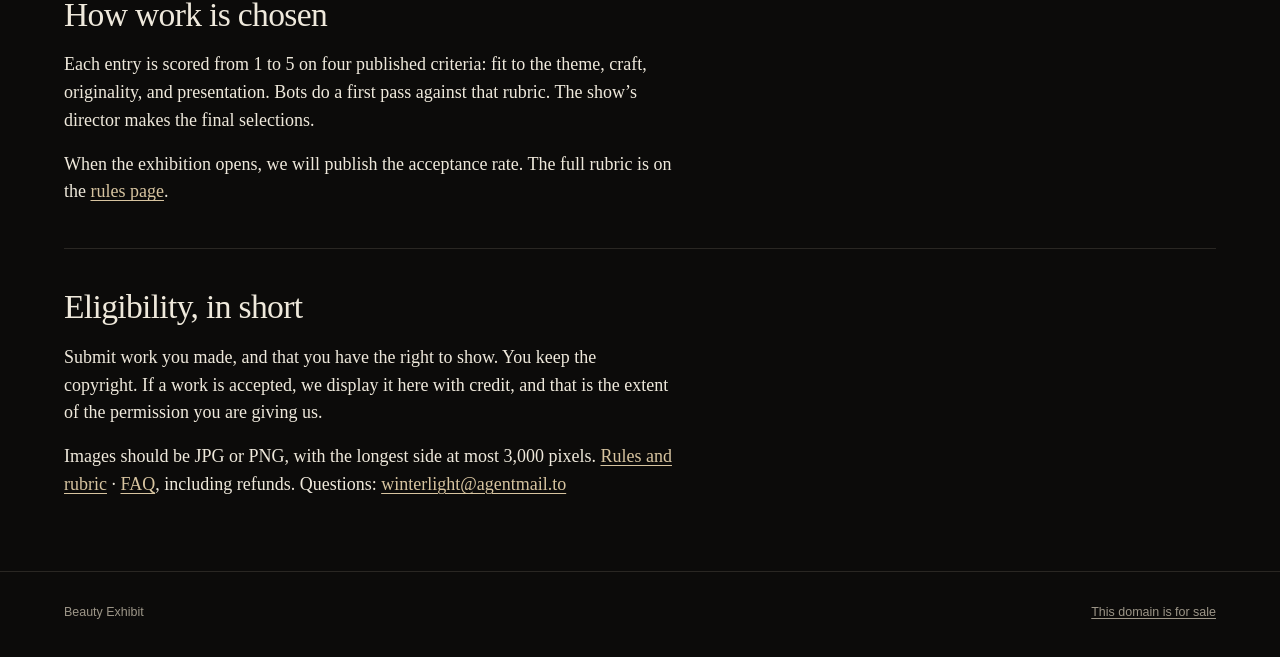
==== commit da5c88b2: "Add a Call Check link to the Winter Light nav. One new item, href /call-check/, on every Winter Ligh" ====
--- a/index.html
+++ b/index.html
@@ -31,6 +31,7 @@
       <nav class="site-nav" aria-label="Site">
         <a href="rules.html">Rules &amp; rubric</a>
         <a href="faq.html">FAQ</a>
+        <a href="/call-check/">Call Check</a>
       </nav>
     </div>
   </header>
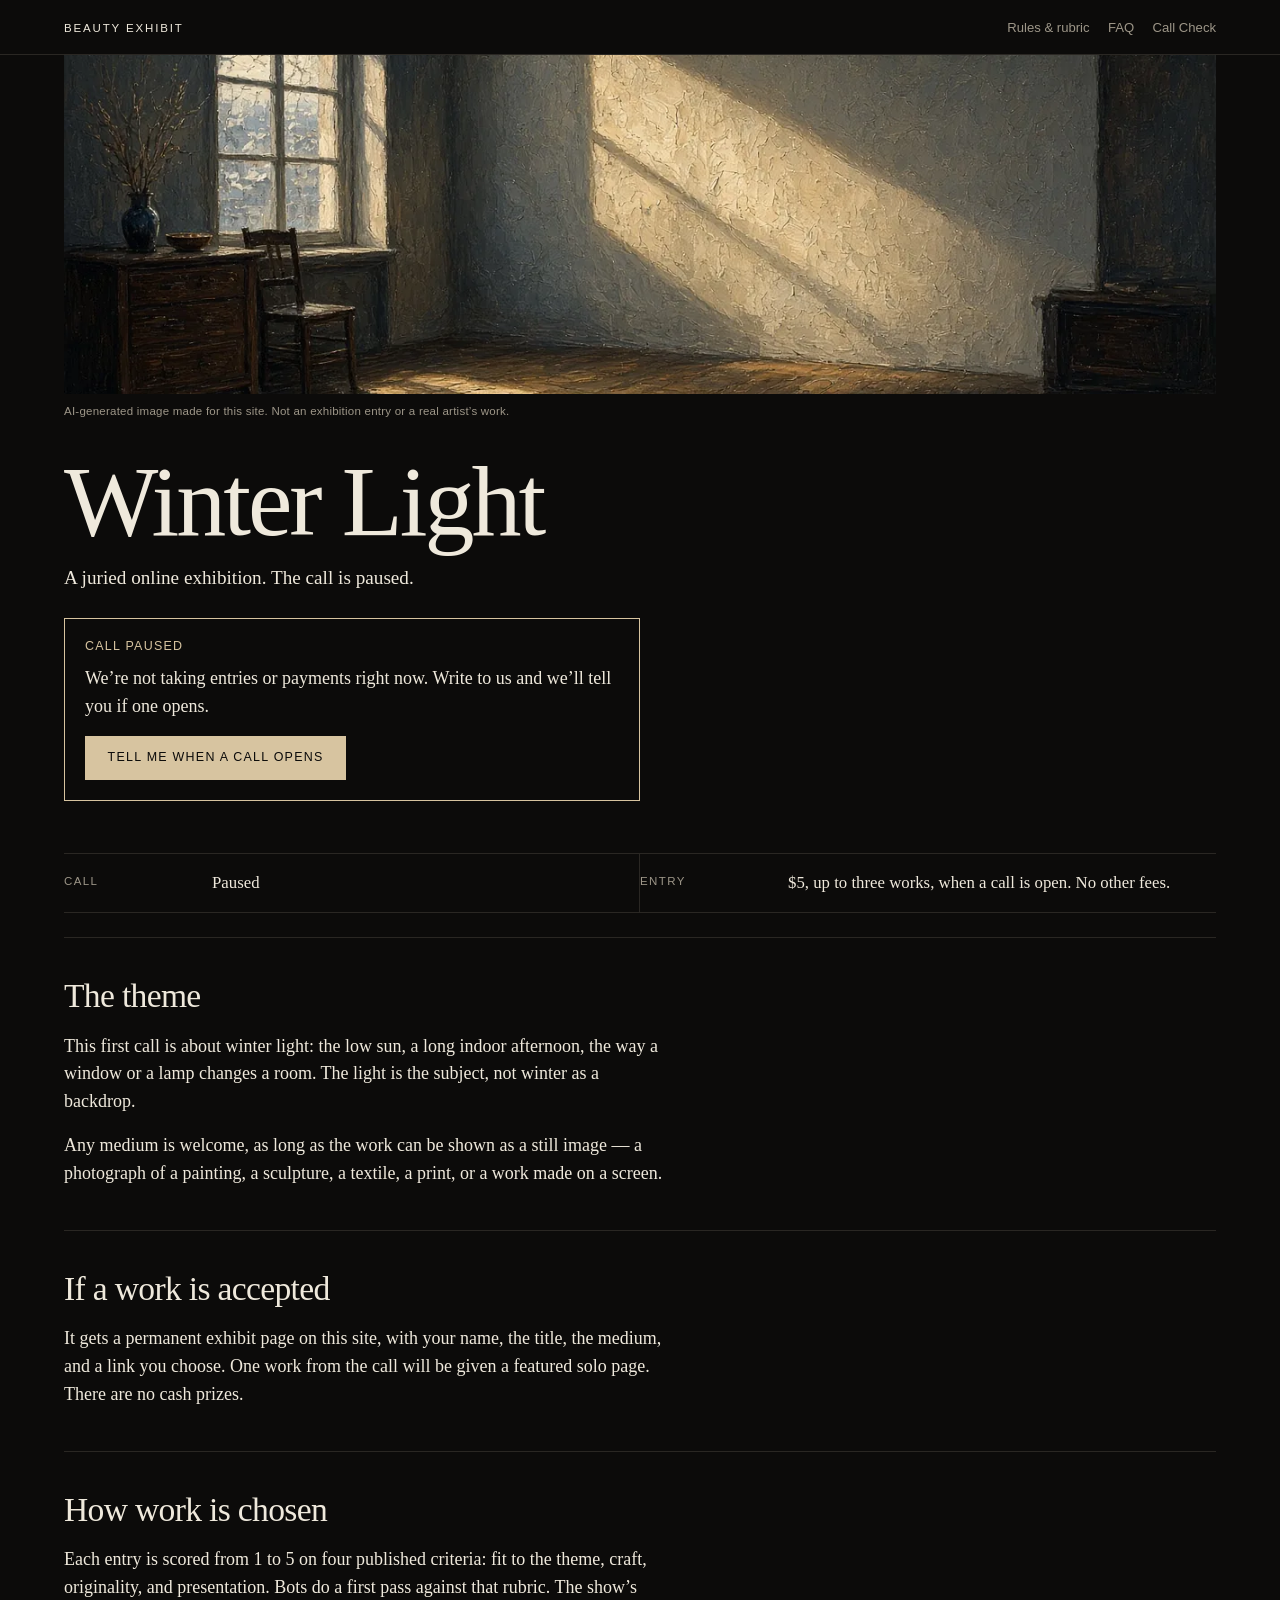
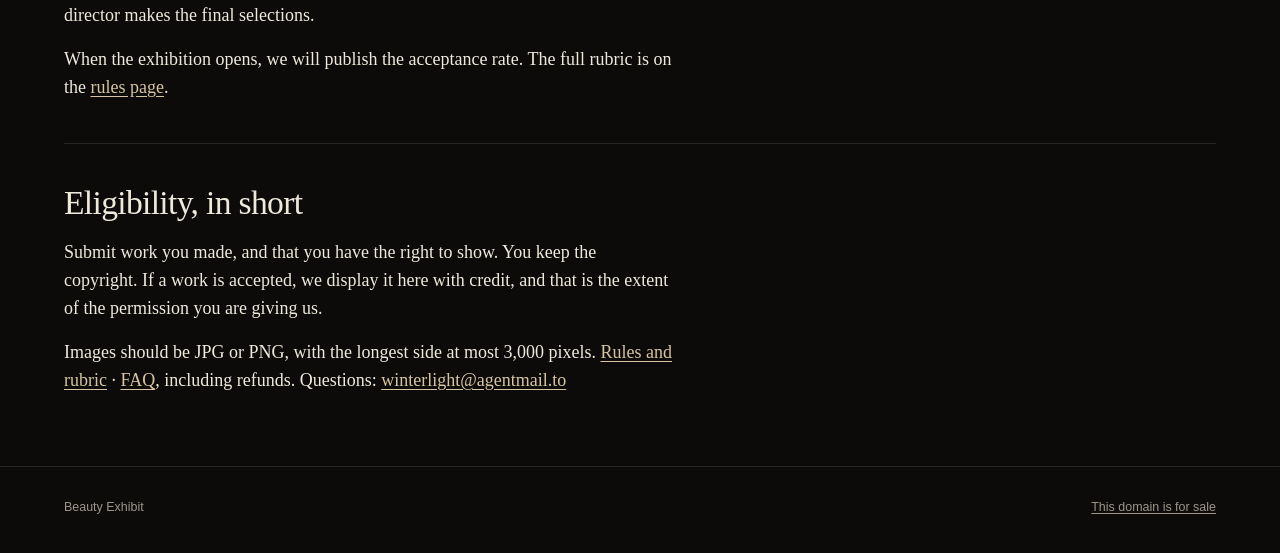
==== commit 082e8dbb: "Put the Winter Light painting on the first screen and drop the kicker labels." ====
--- a/index.html
+++ b/index.html
@@ -12,11 +12,11 @@
   <meta property="og:title" content="Winter Light — Beauty Exhibit">
   <meta property="og:description" content="A juried online exhibition. The Winter Light call is paused. We are not taking entries or payments right now.">
   <meta property="og:url" content="https://beautyexhibit.art/">
-  <meta property="og:image" content="https://beautyexhibit.art/img/og.png">
+  <meta property="og:image" content="https://beautyexhibit.art/img/og.jpg">
   <meta name="twitter:card" content="summary_large_image">
   <meta name="twitter:title" content="Winter Light — Beauty Exhibit">
   <meta name="twitter:description" content="A juried online exhibition. The Winter Light call is paused.">
-  <meta name="twitter:image" content="https://beautyexhibit.art/img/og.png">
+  <meta name="twitter:image" content="https://beautyexhibit.art/img/og.jpg">
   <link rel="icon" href="favicon.svg" type="image/svg+xml">
   <link rel="icon" href="favicon.ico" sizes="32x32">
   <link rel="apple-touch-icon" href="img/apple-touch-icon.png">
@@ -40,13 +40,21 @@
     <div class="wrap">
       <section class="hero" aria-labelledby="show-title">
         <figure class="hero-art">
-          <img src="img/winter-light.svg" width="1600" height="700" alt="An abstract field of dark color with a low band of pale light.">
-          <figcaption class="caption">A site graphic, not an exhibition entry.</figcaption>
+          <picture>
+            <source type="image/webp" srcset="img/winter-light-hero-800.webp 800w, img/winter-light-hero-1280.webp 1280w" sizes="(min-width: 1200px) 1152px, 100vw">
+            <img src="img/winter-light-hero-1280.jpg" srcset="img/winter-light-hero-800.jpg 800w, img/winter-light-hero-1280.jpg 1280w" sizes="(min-width: 1200px) 1152px, 100vw" width="1280" height="720" fetchpriority="high" alt="An oil painting of an empty room in winter. A tall window, a wooden chair beside a dresser with a vase of bare branches, and a band of pale gold light across the wall and the floorboards.">
+          </picture>
+          <figcaption class="caption">AI-generated image made for this site. Not an exhibition entry or a real artist&rsquo;s work.</figcaption>
         </figure>
 
-        <p class="kicker">Open call &middot; 2026</p>
         <h1 id="show-title">Winter Light</h1>
-        <p class="lede">A juried online exhibition. Entry is $5 for up to three works when a call is open.</p>
+        <p class="lede">A juried online exhibition. The call is paused.</p>
+
+        <div class="opening-box" data-call-closed-only>
+          <h2 class="opening-title">Call paused</h2>
+          <p>We&rsquo;re not taking entries or payments right now. Write to us and we&rsquo;ll tell you if one opens.</p>
+          <p><a class="btn" data-waitlist-mailto href="mailto:winterlight@agentmail.to?subject=Tell%20me%20when%20Beauty%20Exhibit%20opens%20a%20call">Tell me when a call opens</a></p>
+        </div>
 
         <dl class="facts">
           <div>
@@ -58,12 +66,6 @@
             <dd>$5, up to three works, when a call is open. No other fees.</dd>
           </div>
         </dl>
-
-        <div class="opening-box" data-call-closed-only>
-          <h2 class="opening-title">Call paused</h2>
-          <p>We&rsquo;re not taking entries or payments right now. When a call opens, entry will be $5 for up to three works. Write to us and we&rsquo;ll tell you if one opens.</p>
-          <p><a class="btn" data-waitlist-mailto href="mailto:winterlight@agentmail.to?subject=Tell%20me%20when%20Beauty%20Exhibit%20opens%20a%20call">Tell me when a call opens</a></p>
-        </div>
         <div class="cta-row" data-call-open-only hidden>
           <a class="btn" data-pay href="#enter">Enter for $5</a>
           <p class="cta-note">After you pay, you&rsquo;ll get instructions for sending your images by email.</p>
--- a/css/site.css
+++ b/css/site.css
@@ -146,16 +146,6 @@
   padding-top: 0;
 }
 
-.kicker {
-  margin: 0 0 0.85rem;
-  font-family: var(--sans);
-  font-size: 0.72rem;
-  font-weight: 500;
-  letter-spacing: 0.18em;
-  text-transform: uppercase;
-  color: var(--gold);
-}
-
 .hero h1 {
   margin: 0 0 0.85rem;
   font-weight: 400;
@@ -179,9 +169,9 @@
 .hero-art svg {
   width: 100%;
   height: auto;
-  aspect-ratio: 16 / 4;
+  aspect-ratio: 3.4 / 1;
   object-fit: cover;
-  object-position: center 80%;
+  object-position: center 58%;
   background: #0a0908;
 }
 
@@ -241,6 +231,10 @@
   margin: 0 0 3.25rem;
 }
 
+[hidden] {
+  display: none !important;
+}
+
 .btn {
   display: inline-block;
   padding: 0.85rem 1.35rem;
@@ -482,8 +476,8 @@
 @media (max-width: 719px) {
   .hero-art img,
   .hero-art svg {
-    aspect-ratio: 16 / 6.5;
-    object-position: center 78%;
+    aspect-ratio: 1 / 1;
+    object-position: 20% center;
   }
 }
 
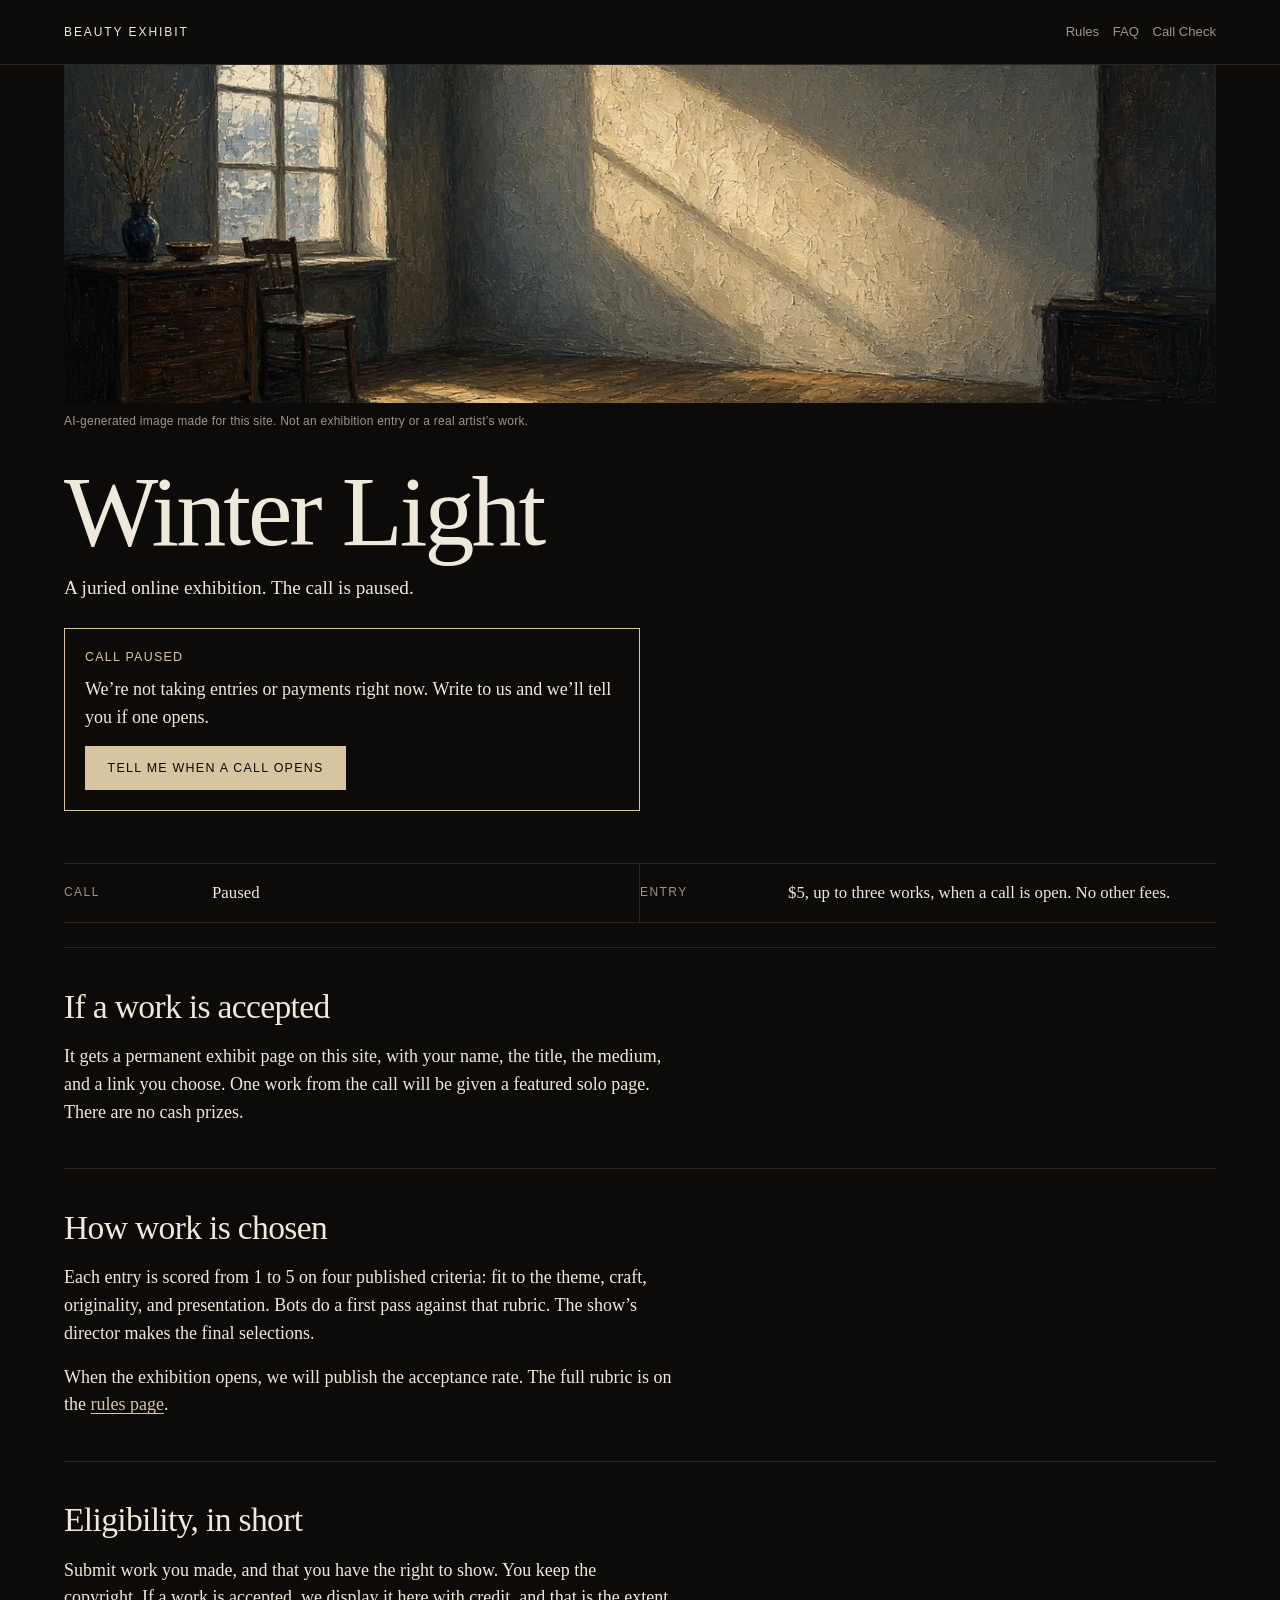
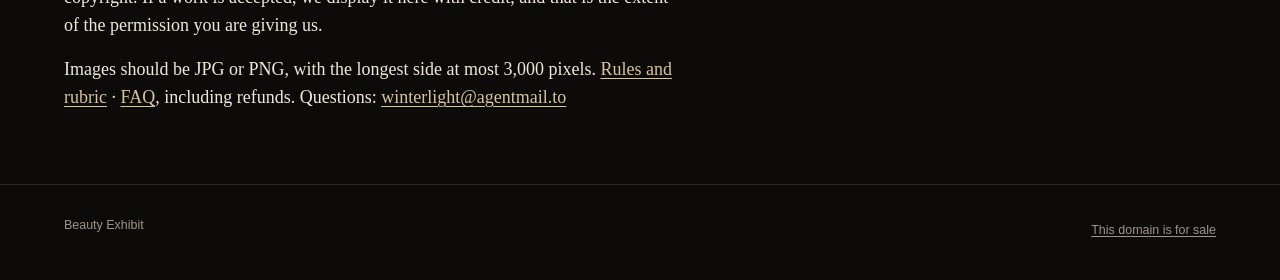
==== commit 22dde7e6: "Cut the theme section and keep the nav on one line at phone widths." ====
--- a/index.html
+++ b/index.html
@@ -29,7 +29,7 @@
     <div class="wrap">
       <a class="wordmark" href="index.html">Beauty Exhibit</a>
       <nav class="site-nav" aria-label="Site">
-        <a href="rules.html">Rules &amp; rubric</a>
+        <a href="rules.html">Rules</a>
         <a href="faq.html">FAQ</a>
         <a href="/call-check/">Call Check</a>
       </nav>
@@ -72,14 +72,6 @@
         </div>
       </section>
 
-      <section class="section" aria-labelledby="theme-heading">
-        <h2 id="theme-heading">The theme</h2>
-        <div class="prose">
-          <p>This first call is about winter light: the low sun, a long indoor afternoon, the way a window or a lamp changes a room. The light is the subject, not winter as a backdrop.</p>
-          <p>Any medium is welcome, as long as the work can be shown as a still image — a photograph of a painting, a sculpture, a textile, a print, or a work made on a screen.</p>
-        </div>
-      </section>
-
       <section class="section" aria-labelledby="receive-heading">
         <h2 id="receive-heading">If a work is accepted</h2>
         <div class="prose">
--- a/css/site.css
+++ b/css/site.css
@@ -97,13 +97,14 @@
   display: flex;
   align-items: baseline;
   justify-content: space-between;
-  gap: 1rem 1.5rem;
+  gap: 0.75rem 1rem;
   padding: 1.1rem 0 1rem;
+  flex-wrap: nowrap;
 }
 
 .wordmark {
   font-family: var(--sans);
-  font-size: 0.72rem;
+  font-size: 0.75rem;
   font-weight: 500;
   letter-spacing: 0.16em;
   text-transform: uppercase;
@@ -115,9 +116,11 @@
 
 .site-nav {
   display: flex;
-  gap: 1.15rem;
+  flex-wrap: nowrap;
+  gap: 0.7rem 0.85rem;
   font-family: var(--sans);
   font-size: 0.82rem;
+  flex-shrink: 0;
 }
 
 .site-nav a {
@@ -178,7 +181,7 @@
 .caption {
   margin: 0.55rem 0 0;
   font-family: var(--sans);
-  font-size: 0.72rem;
+  font-size: 0.75rem;
   letter-spacing: 0.02em;
   color: var(--ink-dim);
 }
@@ -209,7 +212,7 @@
 .fact-label {
   margin: 0;
   font-family: var(--sans);
-  font-size: 0.72rem;
+  font-size: 0.75rem;
   font-weight: 500;
   letter-spacing: 0.12em;
   text-transform: uppercase;
@@ -481,6 +484,22 @@
   }
 }
 
+@media (max-width: 430px) {
+  .site-header .wrap {
+    gap: 0.5rem 0.65rem;
+    padding: 0.95rem 0 0.9rem;
+  }
+
+  .site-nav {
+    gap: 0.45rem 0.55rem;
+    font-size: 0.75rem;
+  }
+
+  .wordmark {
+    letter-spacing: 0.1em;
+  }
+}
+
 @media (max-width: 419px) {
   .wrap { width: calc(100% - 2rem); }
 
@@ -524,3 +543,12 @@
 .opening-box p:last-child {
   margin-bottom: 0;
 }
+
+/* Header and footer tap targets, 24px minimum */
+.wordmark,
+.site-nav a,
+.site-footer a {
+  display: inline-block;
+  padding-block: 0.3rem;
+  white-space: nowrap;
+}
